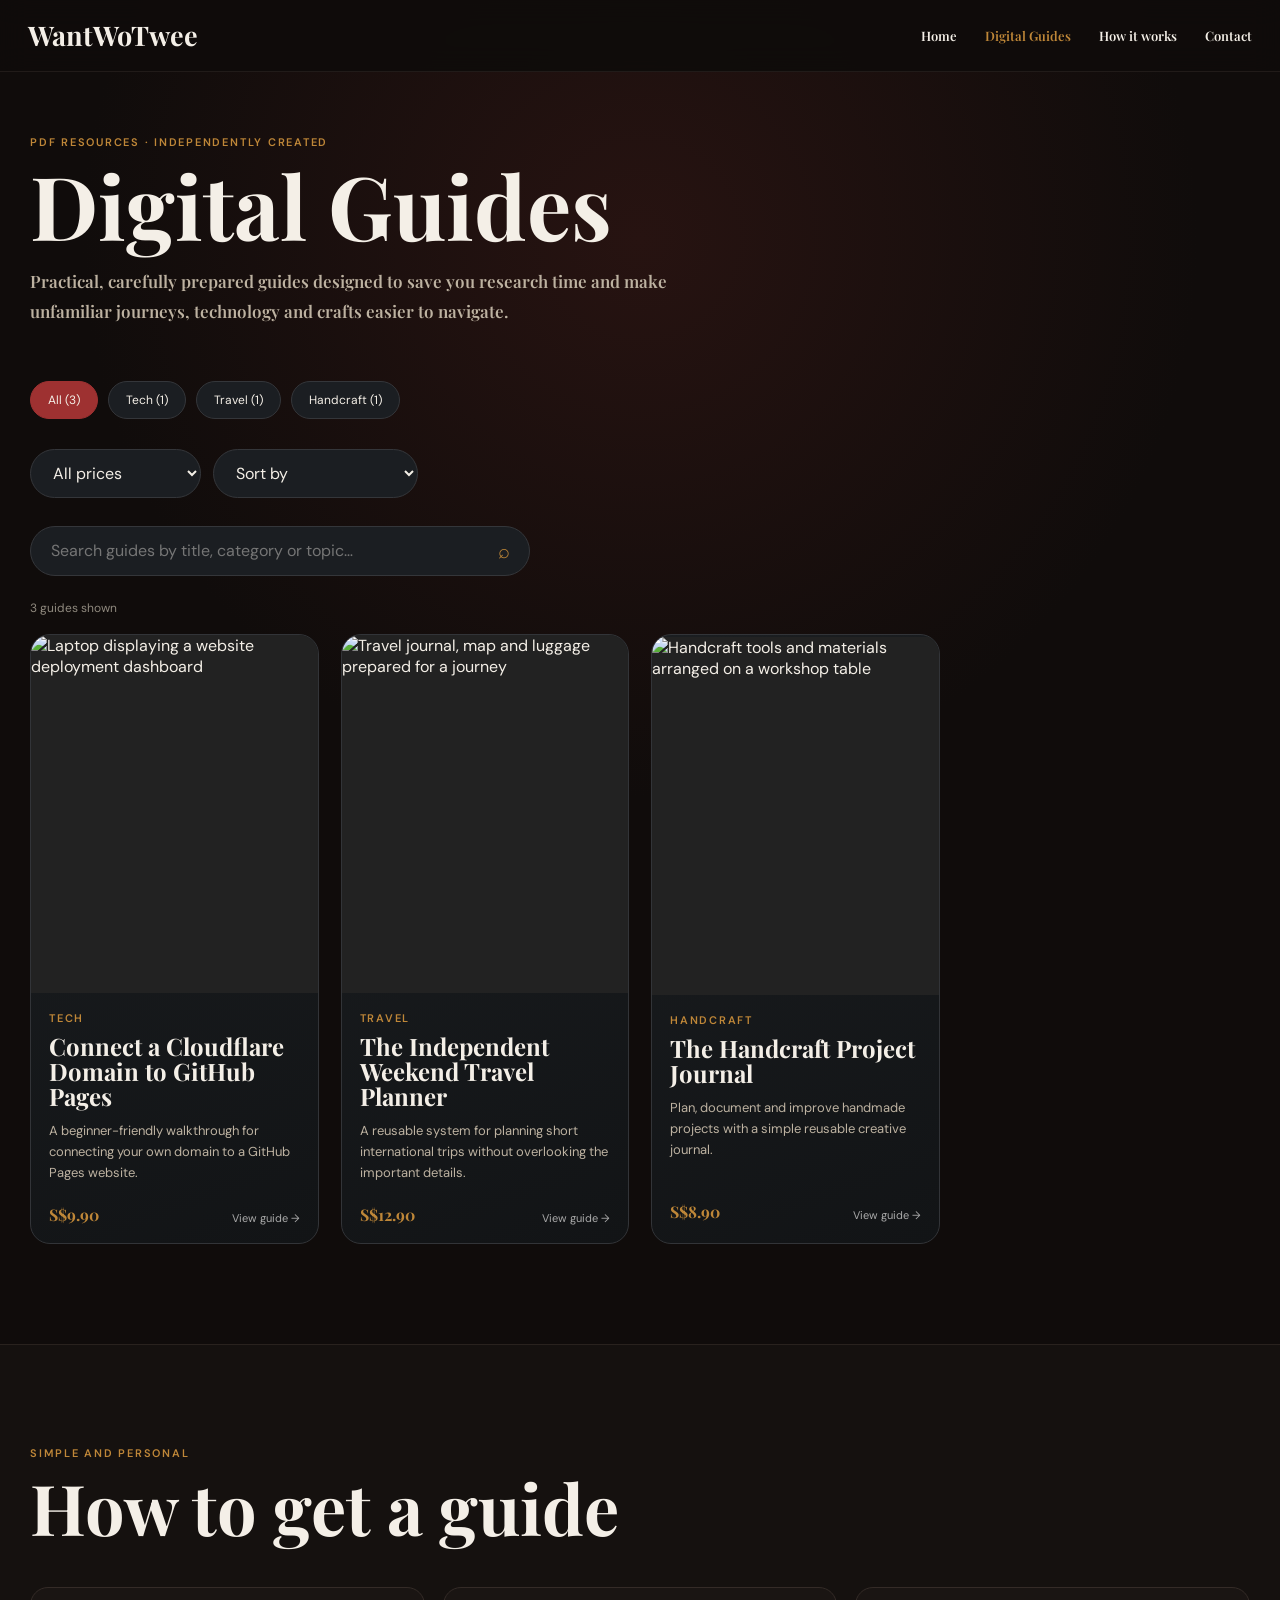
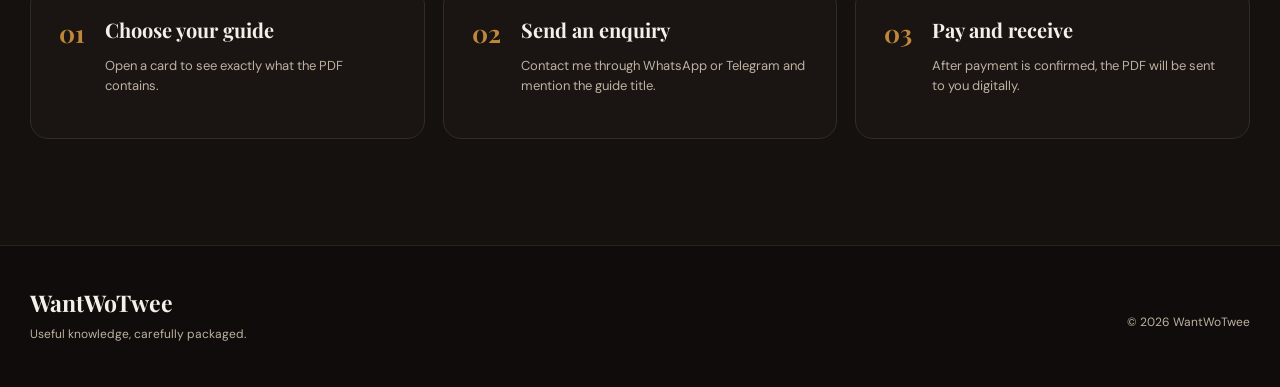
==== digitalguides/index.html @ 533b590a "Add files via upload" ====
<!doctype html>
<html lang="en">
<head>
  <meta charset="utf-8">
  <meta name="viewport" content="width=device-width, initial-scale=1">
  <meta name="description" content="Practical digital guides by WantWoTwee — clear, useful PDF resources for travel, technology and handcraft.">
  <meta name="theme-color" content="#120d0c">
  <title>Digital Guides — WantWoTwee</title>
  <link rel="preconnect" href="https://fonts.googleapis.com">
  <link rel="preconnect" href="https://fonts.gstatic.com" crossorigin>
  <link href="https://fonts.googleapis.com/css2?family=DM+Sans:wght@400;500;600&family=Playfair+Display:wght@600;700&display=swap" rel="stylesheet">
  <link rel="stylesheet" href="style.css">
  <script src="guides.js" defer></script>
  <script src="script.js" defer></script>
</head>
<body>
  <header class="site-header">
    <a class="brand" href="../">WantWoTwee</a>
    <button class="menu-button" type="button" aria-expanded="false" aria-label="Open navigation"><span></span><span></span></button>
    <nav aria-label="Main navigation">
      <a href="../">Home</a>
      <a class="active" href="./">Digital Guides</a>
      <a href="#how-it-works">How it works</a>
      <a href="#contact">Contact</a>
    </nav>
  </header>

  <main>
    <section class="guides-page">
      <header class="page-intro">
        <p class="kicker">PDF resources · Independently created</p>
        <h1>Digital Guides</h1>
        <p>Practical, carefully prepared guides designed to save you research time and make unfamiliar journeys, technology and crafts easier to navigate.</p>
      </header>

      <div class="guide-toolbar" aria-label="Guide filters">
        <div id="category-filters" class="category-filters" role="group" aria-label="Filter by category"></div>
        <div class="tool-row">
          <label class="select-wrap">
            <span class="sr-only">Filter by price</span>
            <select id="price-filter">
              <option value="all">All prices</option>
              <option value="under10">Under S$10</option>
              <option value="10to20">S$10–S$20</option>
              <option value="over20">Above S$20</option>
            </select>
          </label>
          <label class="select-wrap">
            <span class="sr-only">Sort guides</span>
            <select id="sort-guides">
              <option value="featured">Sort by</option>
              <option value="newest">Newest first</option>
              <option value="price-low">Price: low to high</option>
              <option value="price-high">Price: high to low</option>
              <option value="title">Title: A–Z</option>
            </select>
          </label>
        </div>
        <label class="search-wrap">
          <span class="sr-only">Search guides</span>
          <input id="guide-search" type="search" placeholder="Search guides by title, category or topic…" autocomplete="off">
          <span aria-hidden="true">⌕</span>
        </label>
      </div>

      <p id="results-status" class="results-status" aria-live="polite"></p>
      <div id="guide-grid" class="guide-grid"></div>
      <div id="empty-state" class="empty-state" hidden>
        <span>⌕</span><h2>No guides found</h2><p>Try another category or remove your search terms.</p>
      </div>
    </section>

    <section class="how-it-works" id="how-it-works">
      <div class="section-inner">
        <p class="kicker">Simple and personal</p>
        <h2>How to get a guide</h2>
        <ol>
          <li><span>01</span><div><strong>Choose your guide</strong><p>Open a card to see exactly what the PDF contains.</p></div></li>
          <li><span>02</span><div><strong>Send an enquiry</strong><p>Contact me through WhatsApp or Telegram and mention the guide title.</p></div></li>
          <li><span>03</span><div><strong>Pay and receive</strong><p>After payment is confirmed, the PDF will be sent to you digitally.</p></div></li>
        </ol>
      </div>
    </section>
  </main>

  <footer id="contact">
    <div><a class="brand" href="../">WantWoTwee</a><p>Useful knowledge, carefully packaged.</p></div>
    <p>© <span id="year"></span> WantWoTwee</p>
  </footer>

  <div id="guide-modal" class="modal" aria-hidden="true">
    <div class="modal-backdrop" data-close-modal></div>
    <article class="modal-panel" role="dialog" aria-modal="true" aria-labelledby="modal-title">
      <button class="modal-close" type="button" data-close-modal aria-label="Close guide details">×</button>
      <div class="modal-media"><img id="modal-image" src="" alt=""></div>
      <div class="modal-details">
        <p id="modal-category" class="modal-category"></p>
        <h2 id="modal-title"></h2>
        <p id="modal-format" class="modal-format"></p>
        <p id="modal-price" class="modal-price"></p>
        <div class="enquiry-buttons">
          <a id="telegram-link" class="enquire telegram" href="#" target="_blank" rel="noopener">Enquire on Telegram</a>
          <a id="whatsapp-link" class="enquire whatsapp" href="#" target="_blank" rel="noopener">Enquire on WhatsApp</a>
        </div>
        <div class="modal-copy">
          <p id="modal-description"></p>
          <h3>What you’ll find inside</h3>
          <ul id="modal-includes"></ul>
          <h3>Why this guide is valuable</h3>
          <p id="modal-value"></p>
        </div>
      </div>
    </article>
  </div>
</body>
</html>
---- digitalguides/style.css ----
:root{--bg:#100c0b;--panel:#17191c;--panel-2:#1c1f23;--cream:#f4efe7;--muted:#bdb2a1;--gold:#bf8738;--red:#9e3131;--green:#25d366;--line:#383838;--serif:"Playfair Display",Georgia,serif;--sans:"DM Sans",Arial,sans-serif}
*{box-sizing:border-box}html{scroll-behavior:smooth}body{margin:0;background:radial-gradient(circle at 50% 12%,#271311 0,transparent 30%),var(--bg);color:var(--cream);font-family:var(--sans);-webkit-text-size-adjust:100%}body.modal-open{overflow:hidden}button,input,select{font:inherit}.sr-only{position:absolute;width:1px;height:1px;padding:0;margin:-1px;overflow:hidden;clip:rect(0,0,0,0);white-space:nowrap;border:0}.site-header{height:72px;padding:0 28px;border-bottom:1px solid #211b19;background:rgba(15,12,11,.94);display:flex;align-items:center;justify-content:space-between;position:sticky;top:0;z-index:20;backdrop-filter:blur(14px)}.brand{font:700 27px/1 var(--serif);text-decoration:none;color:var(--cream)}.site-header nav{display:flex;gap:28px}.site-header nav a{text-decoration:none;color:var(--cream);font:600 13px var(--serif)}.site-header nav a:hover,.site-header nav a.active{color:var(--gold)}.menu-button{display:none;background:none;border:0;padding:9px}.menu-button span{display:block;width:25px;height:1px;background:var(--cream);margin:7px}.guides-page{width:min(1220px,calc(100% - 48px));margin:auto;padding:52px 0 100px}.page-intro{max-width:780px}.kicker,.card-category,.modal-category{text-transform:uppercase;letter-spacing:.16em;color:var(--gold);font-size:11px;font-weight:600}.page-intro h1{font:700 clamp(54px,7vw,88px)/1 var(--serif);margin:12px 0 18px}.page-intro>p:last-child{color:var(--muted);font:600 17px/1.75 var(--serif);max-width:720px}.guide-toolbar{margin:54px 0 24px}.category-filters{display:flex;flex-wrap:wrap;gap:10px}.filter-pill{border:1px solid #34363a;background:#1b1e22;color:var(--cream);border-radius:999px;padding:10px 17px;font-size:12px;cursor:pointer}.filter-pill:hover{border-color:var(--gold)}.filter-pill.active{background:var(--red);border-color:var(--red)}.tool-row{display:flex;gap:12px;margin-top:30px}.select-wrap select{min-width:170px;background:#1b1e22;color:var(--cream);border:1px solid #34363a;border-radius:999px;padding:12px 42px 12px 18px}.search-wrap{position:relative;display:block;max-width:500px;margin-top:28px}.search-wrap input{width:100%;height:50px;border:1px solid #34363a;border-radius:999px;background:#1b1e22;color:var(--cream);padding:0 52px 0 20px;outline:none}.search-wrap input:focus{border-color:var(--gold)}.search-wrap>span{position:absolute;right:20px;top:12px;color:var(--gold);font-size:20px}.results-status{font-size:12px;color:#8f897e;margin:0 0 18px}.guide-grid{display:grid;grid-template-columns:repeat(4,minmax(0,1fr));gap:22px}.guide-card{padding:0;text-align:left;color:inherit;border:1px solid #323438;border-radius:20px;background:linear-gradient(160deg,#1b1e21,#121416);overflow:hidden;cursor:pointer;min-width:0;transition:transform .25s,border-color .25s,box-shadow .25s}.guide-card:hover{transform:translateY(-5px);border-color:#70572f;box-shadow:0 24px 60px rgba(0,0,0,.35)}.card-image{display:block;aspect-ratio:4/5;background:#222;overflow:hidden}.card-image img{width:100%;height:100%;object-fit:cover;transition:transform .45s}.guide-card:hover img{transform:scale(1.035)}.card-content{display:flex;flex-direction:column;padding:18px;min-height:245px}.card-content strong{font:700 24px/1.05 var(--serif);margin:9px 0 12px}.card-summary{font-size:13px;line-height:1.6;color:var(--muted)}.card-bottom{display:flex;align-items:end;justify-content:space-between;gap:10px;margin-top:auto;padding-top:20px}.card-bottom b{color:var(--gold);font:700 16px var(--serif)}.card-bottom i{font-style:normal;font-size:11px;color:#aaa}.empty-state{text-align:center;border:1px dashed #3b3b3b;border-radius:22px;padding:70px 20px;color:var(--muted)}.empty-state span{font-size:50px;color:var(--gold)}.empty-state h2{font:700 30px var(--serif);color:var(--cream)}.how-it-works{background:#15110f;border-block:1px solid #29221e}.section-inner{width:min(1220px,calc(100% - 48px));margin:auto;padding:90px 0}.section-inner h2{font:700 clamp(42px,6vw,70px)/1 var(--serif);margin:12px 0 45px}.section-inner ol{display:grid;grid-template-columns:repeat(3,1fr);gap:18px;list-style:none;padding:0}.section-inner li{display:flex;gap:20px;padding:28px;border:1px solid #342b27;border-radius:18px;background:#1a1513}.section-inner li>span{color:var(--gold);font:700 25px var(--serif)}.section-inner strong{font:700 20px var(--serif)}.section-inner li p{color:var(--muted);line-height:1.6;font-size:13px}footer{padding:45px max(24px,calc((100% - 1220px)/2));display:flex;justify-content:space-between;align-items:end;color:var(--muted);font-size:12px}footer .brand{font-size:23px}footer div p{margin:10px 0 0}.modal{position:fixed;inset:0;z-index:100;display:none}.modal.open{display:block}.modal-backdrop{position:absolute;inset:0;background:rgba(3,3,3,.86);backdrop-filter:blur(10px)}.modal-panel{position:absolute;inset:4vh 3vw;max-width:1500px;margin:auto;background:linear-gradient(145deg,#1d2024,#141618);border:1px solid #3a3d42;border-radius:28px;display:grid;grid-template-columns:48% 52%;overflow:hidden;box-shadow:0 40px 120px #000}.modal-close{position:absolute;right:20px;top:18px;width:54px;height:54px;border:1px solid #45484d;border-radius:50%;background:#202328;color:var(--cream);font-size:34px;line-height:1;z-index:2;cursor:pointer}.modal-media{padding:28px;background:#101214}.modal-media img{width:100%;height:100%;object-fit:cover;border-radius:18px}.modal-details{padding:54px 64px 50px;overflow-y:auto}.modal-details h2{font:700 clamp(43px,4.8vw,76px)/1.02 var(--serif);margin:12px 65px 20px 0}.modal-format{font:600 17px var(--serif);color:var(--muted)}.modal-price{font:700 31px var(--serif);color:var(--gold);margin:28px 0}.enquiry-buttons{display:grid;grid-template-columns:1fr 1fr;gap:16px}.enquire{text-align:center;border-radius:999px;padding:18px 16px;text-decoration:none;color:white;font:700 17px var(--serif)}.telegram{background:#9e3131}.whatsapp{background:var(--green)}.modal-copy{margin-top:28px;font-size:14px;line-height:1.65;color:#d6d0c6}.modal-copy h3{font:700 21px var(--serif);color:var(--cream);margin:28px 0 8px}.modal-copy ul{padding-left:22px}.modal-copy li{margin:7px 0}
@media(max-width:1050px){.guide-grid{grid-template-columns:repeat(3,1fr)}.modal-panel{grid-template-columns:43% 57%}.modal-details{padding:48px 38px}}
@media(max-width:760px){.site-header{height:64px;padding:0 18px}.brand{font-size:23px}.menu-button{display:block}.site-header nav{display:none;position:absolute;top:64px;left:14px;right:14px;flex-direction:column;gap:20px;padding:24px;background:#171311;border:1px solid #302722;border-radius:16px}.site-header nav.open{display:flex}.guides-page,.section-inner{width:calc(100% - 28px)}.guides-page{padding-top:38px}.page-intro h1{font-size:54px}.guide-grid{grid-template-columns:repeat(2,minmax(0,1fr));gap:14px}.card-content{padding:14px;min-height:220px}.card-content strong{font-size:21px}.tool-row{display:grid;grid-template-columns:1fr 1fr}.select-wrap select{width:100%;min-width:0}.section-inner ol{grid-template-columns:1fr}.modal-panel{inset:10px;display:block;overflow-y:auto}.modal-media{height:48vh;padding:14px}.modal-details{padding:28px 20px 46px;overflow:visible}.modal-details h2{font-size:42px;margin-right:40px}.modal-close{position:fixed;right:24px;top:22px;width:46px;height:46px}.enquiry-buttons{grid-template-columns:1fr}.modal-copy{font-size:14px}footer{flex-direction:column;align-items:flex-start;gap:28px}}
@media(max-width:470px){.guide-grid{grid-template-columns:1fr}.card-image{aspect-ratio:16/11}.card-content{min-height:205px}.category-filters{gap:7px}.filter-pill{padding:9px 13px}.tool-row{grid-template-columns:1fr}.modal-media{height:40vh}.page-intro h1{font-size:48px}}
@media(prefers-reduced-motion:reduce){html{scroll-behavior:auto}.guide-card,.card-image img{transition:none}}
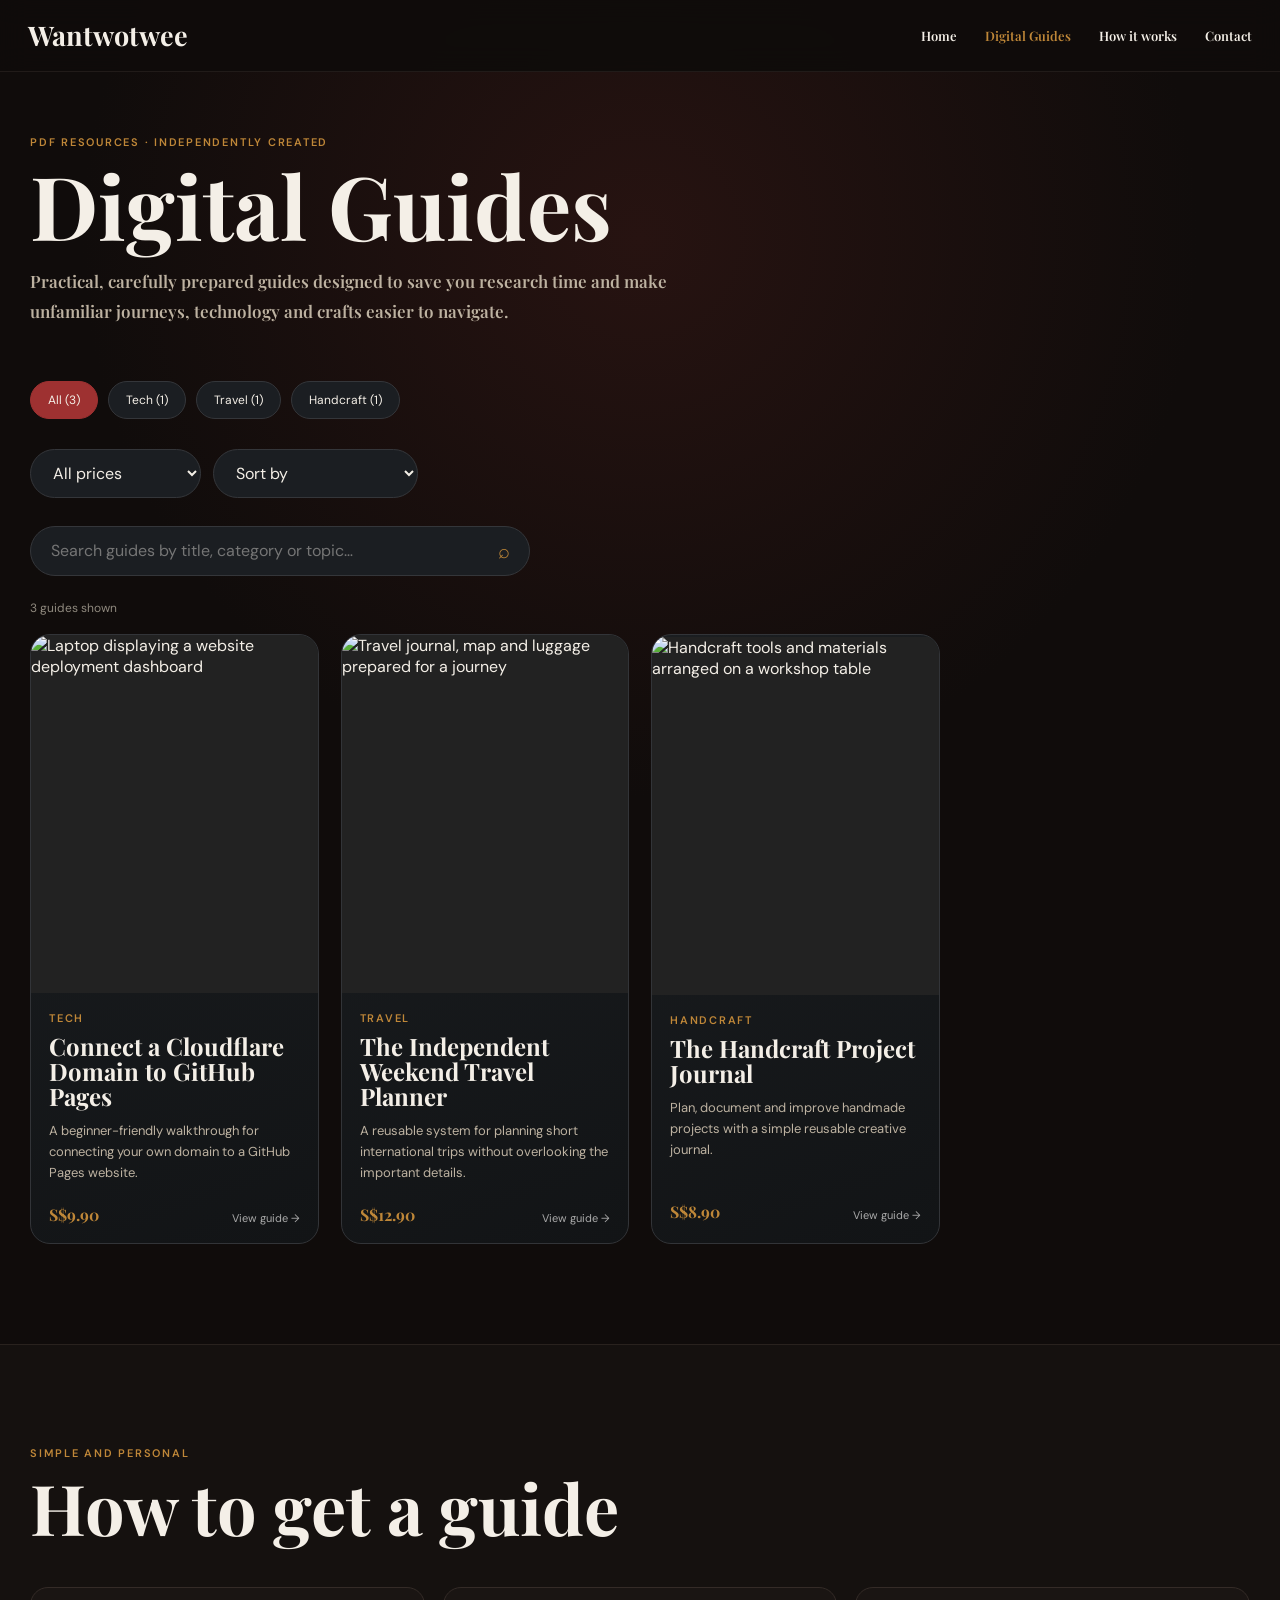
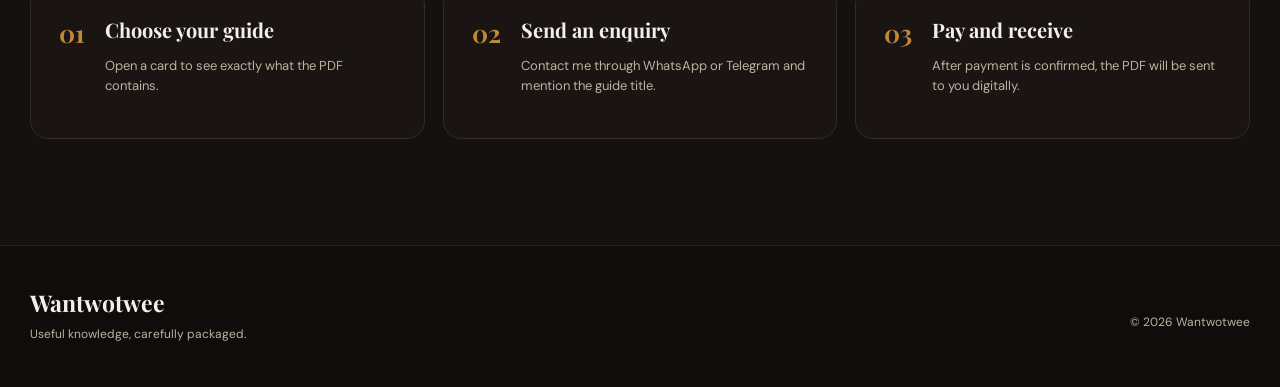
==== commit 55dbc2b7: "Update index.html" ====
--- a/digitalguides/index.html
+++ b/digitalguides/index.html
@@ -3,9 +3,9 @@
 <head>
   <meta charset="utf-8">
   <meta name="viewport" content="width=device-width, initial-scale=1">
-  <meta name="description" content="Practical digital guides by WantWoTwee — clear, useful PDF resources for travel, technology and handcraft.">
+  <meta name="description" content="Practical digital guides by Wantwotwee — clear, useful PDF resources for travel, technology and handcraft.">
   <meta name="theme-color" content="#120d0c">
-  <title>Digital Guides — WantWoTwee</title>
+  <title>Digital Guides — Wantwotwee</title>
   <link rel="preconnect" href="https://fonts.googleapis.com">
   <link rel="preconnect" href="https://fonts.gstatic.com" crossorigin>
   <link href="https://fonts.googleapis.com/css2?family=DM+Sans:wght@400;500;600&family=Playfair+Display:wght@600;700&display=swap" rel="stylesheet">
@@ -15,7 +15,7 @@
 </head>
 <body>
   <header class="site-header">
-    <a class="brand" href="../">WantWoTwee</a>
+    <a class="brand" href="../">Wantwotwee</a>
     <button class="menu-button" type="button" aria-expanded="false" aria-label="Open navigation"><span></span><span></span></button>
     <nav aria-label="Main navigation">
       <a href="../">Home</a>
@@ -84,8 +84,8 @@
   </main>
 
   <footer id="contact">
-    <div><a class="brand" href="../">WantWoTwee</a><p>Useful knowledge, carefully packaged.</p></div>
-    <p>© <span id="year"></span> WantWoTwee</p>
+    <div><a class="brand" href="../">Wantwotwee</a><p>Useful knowledge, carefully packaged.</p></div>
+    <p>© <span id="year"></span> Wantwotwee</p>
   </footer>
 
   <div id="guide-modal" class="modal" aria-hidden="true">
